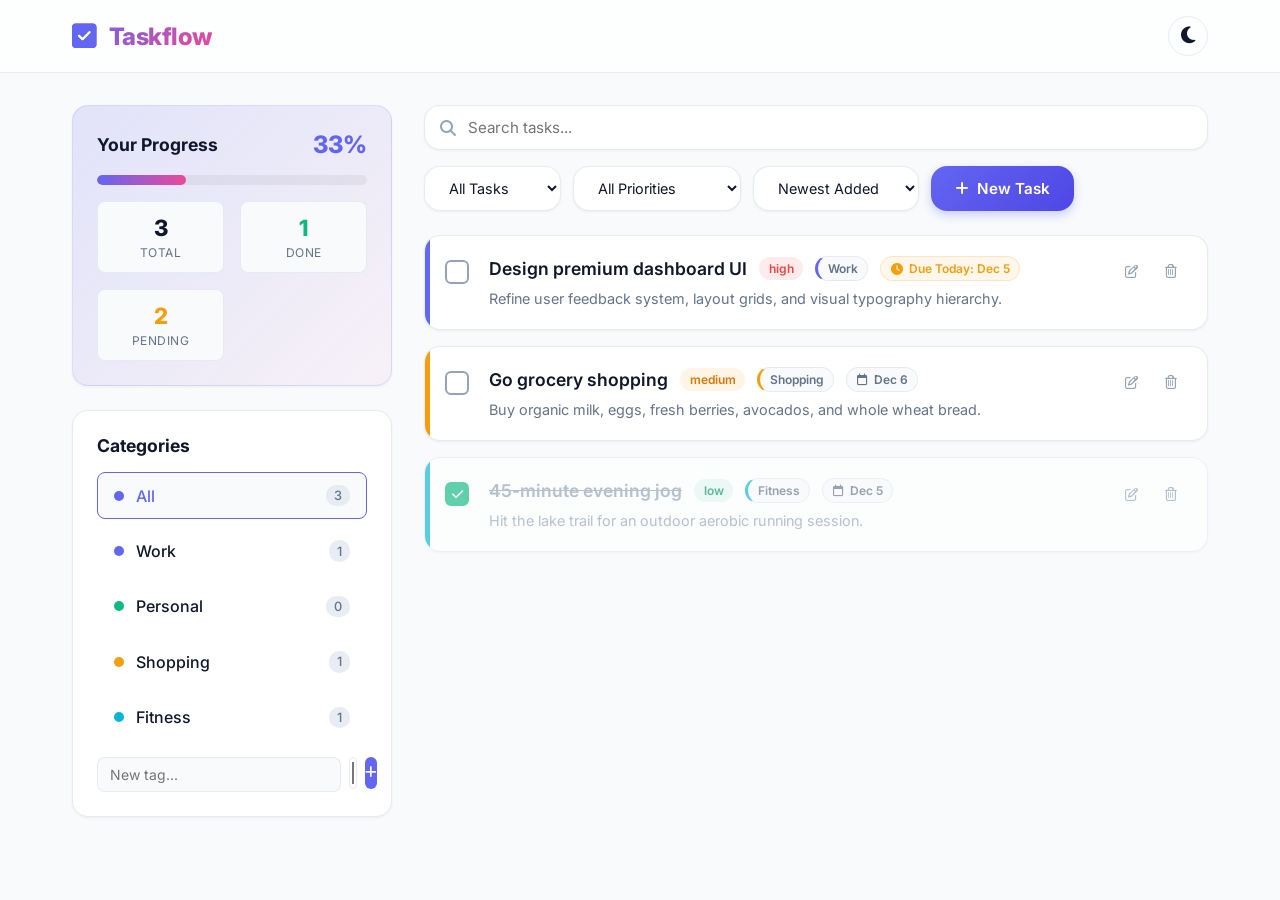
==== INDEX.HTML @ f6b201f6 "Initial commit: Premium Taskflow Todo List application" ====
<!DOCTYPE html>
<html lang="en" data-theme="light">
<head>
    <meta charset="UTF-8">
    <meta name="viewport" content="width=device-width, initial-scale=1.0">
    <title>Taskflow — Premium Todo List Manager</title>
    <meta name="description" content="Manage your daily tasks, set priorities, track deadlines, and organize your work using Taskflow, the modern and elegant Todo list.">
    <!-- Google Fonts - Inter -->
    <link rel="preconnect" href="https://fonts.googleapis.com">
    <link rel="preconnect" href="https://fonts.gstatic.com" crossorigin>
    <link href="https://fonts.googleapis.com/css2?family=Inter:wght@300;400;500;600;700;800&display=swap" rel="stylesheet">
    <!-- Font Awesome Icons -->
    <link rel="stylesheet" href="https://cdnjs.cloudflare.com/ajax/libs/font-awesome/6.4.0/css/all.min.css">
    <!-- Custom CSS -->
    <link rel="stylesheet" href="styles.css">
</head>
<body>
    <!-- Confetti Canvas for celebration -->
    <canvas id="confetti-canvas" class="confetti-canvas"></canvas>

    <!-- Toast Notifications Container -->
    <div id="toast-container" class="toast-container"></div>

    <!-- Header Navigation -->
    <header>
        <div class="header-container">
            <div class="logo">
                <i class="fa-solid fa-square-check"></i>
                <span>Taskflow</span>
            </div>
            <button id="theme-toggle-btn" class="theme-toggle-btn" aria-label="Toggle Dark/Light Mode">
                <i class="fa-solid fa-moon"></i>
                <i class="fa-solid fa-sun"></i>
            </button>
        </div>
    </header>

    <!-- Main Workspace -->
    <main>
        <!-- Sidebar containing Dashboard Stats & Categories -->
        <aside class="sidebar">
            <!-- Progress & Numbers Card -->
            <section class="card progress-card" aria-label="Task progress details">
                <div class="progress-header">
                    <span class="progress-title">Your Progress</span>
                    <span id="progress-percent" class="progress-percent">0%</span>
                </div>
                <div class="progress-bar-container">
                    <div id="progress-bar-fill" class="progress-bar-fill"></div>
                </div>
                <div class="stats-grid">
                    <div class="stat-item">
                        <div id="total-tasks" class="stat-value">0</div>
                        <div class="stat-label">Total</div>
                    </div>
                    <div class="stat-item">
                        <div id="completed-tasks" class="stat-value" style="color: var(--color-success)">0</div>
                        <div class="stat-label">Done</div>
                    </div>
                    <div class="stat-item">
                        <div id="pending-tasks" class="stat-value" style="color: var(--color-warning)">0</div>
                        <div class="stat-label">Pending</div>
                    </div>
                </div>
            </section>

            <!-- Categories Card -->
            <section class="card" aria-label="Categories filter panel">
                <h2 style="font-size: 1.1rem; font-weight: 700; margin-bottom: 0.5rem;">Categories</h2>
                <ul id="category-list" class="category-list">
                    <!-- Dynamic Categories inserted here -->
                </ul>
                
                <!-- Add Category Form -->
                <form id="add-category-form" class="add-category-form" aria-label="Add new category">
                    <input type="text" id="new-category-name" class="add-category-input" placeholder="New tag..." required aria-label="Category name">
                    <input type="color" id="new-category-color" class="add-category-color" value="#818cf8" title="Choose color" aria-label="Category color">
                    <button type="submit" class="add-category-btn" aria-label="Add category"><i class="fa-solid fa-plus"></i></button>
                </form>
            </section>
        </aside>

        <!-- Task Content Area -->
        <section class="todo-content" aria-label="Task Management Dashboard">
            <h1 style="display: none;">Taskflow Dashboard</h1>
            
            <!-- Controls: Search & Filters -->
            <div class="controls-panel">
                <div class="search-box">
                    <i class="fa-solid fa-magnifying-glass"></i>
                    <input type="text" id="search-input" class="search-input" placeholder="Search tasks..." aria-label="Search tasks">
                </div>
                <div class="filters-group">
                    <select id="status-filter" class="select-filter" aria-label="Filter by completion status">
                        <option value="all">All Tasks</option>
                        <option value="active">Active</option>
                        <option value="completed">Completed</option>
                    </select>
                    <select id="priority-filter" class="select-filter" aria-label="Filter by priority level">
                        <option value="all">All Priorities</option>
                        <option value="high">High Priority</option>
                        <option value="medium">Medium Priority</option>
                        <option value="low">Low Priority</option>
                    </select>
                    <select id="sort-filter" class="select-filter" aria-label="Sort tasks order">
                        <option value="date-added-desc">Newest Added</option>
                        <option value="date-added-asc">Oldest Added</option>
                        <option value="due-date-asc">Due Date</option>
                        <option value="priority-desc">Highest Priority</option>
                    </select>
                    <button id="add-task-btn" class="btn-primary" aria-haspopup="dialog" aria-controls="task-modal">
                        <i class="fa-solid fa-plus"></i>
                        <span>New Task</span>
                    </button>
                </div>
            </div>

            <!-- Task List Wrapper -->
            <div id="todo-list" class="todo-list-wrapper">
                <!-- Dynamic Task items inserted here -->
            </div>
        </section>
    </main>

    <!-- Task Add/Edit Modal dialog -->
    <div id="task-modal" class="modal" role="dialog" aria-modal="true" aria-labelledby="modal-title">
        <div class="modal-container">
            <div class="modal-header">
                <h2 id="modal-title" class="modal-title">Create Task</h2>
                <button id="close-modal-btn" class="close-modal-btn" aria-label="Close dialog"><i class="fa-solid fa-xmark"></i></button>
            </div>
            <form id="task-form">
                <div class="form-group">
                    <label for="task-title">Task Title *</label>
                    <input type="text" id="task-title" class="form-control" placeholder="What needs to be done?" required>
                </div>
                <div class="form-group">
                    <label for="task-desc">Description</label>
                    <textarea id="task-desc" class="form-control" placeholder="Enter task details or subtasks..."></textarea>
                </div>
                <div class="form-row">
                    <div class="form-group">
                        <label for="task-category">Category</label>
                        <select id="task-category" class="form-control">
                            <!-- Dynamic populated categories options -->
                        </select>
                    </div>
                    <div class="form-group">
                        <label for="task-priority">Priority</label>
                        <select id="task-priority" class="form-control">
                            <option value="low">Low</option>
                            <option value="medium" selected>Medium</option>
                            <option value="high">High</option>
                        </select>
                    </div>
                </div>
                <div class="form-group">
                    <label for="task-due-date">Due Date</label>
                    <input type="date" id="task-due-date" class="form-control">
                </div>
                <div class="modal-actions">
                    <button type="button" id="cancel-modal-btn" class="btn-secondary">Cancel</button>
                    <button type="submit" id="submit-task-btn" class="btn-primary">
                        <span id="submit-btn-text">Add Task</span>
                    </button>
                </div>
            </form>
        </div>
    </div>

    <!-- App Logic -->
    <script src="app.js"></script>
</body>
</html>
---- styles.css ----
/* Reset & Base Styles */
*, *::before, *::after {
    box-sizing: border-box;
    margin: 0;
    padding: 0;
}

:root {
    /* Fonts */
    --font-family: 'Inter', system-ui, -apple-system, sans-serif;
    
    /* Light Theme (Default) */
    --bg-primary: #f8fafc;
    --bg-secondary: #ffffff;
    --bg-glass: rgba(255, 255, 255, 0.7);
    --border-color: rgba(226, 232, 240, 0.8);
    --text-primary: #0f172a;
    --text-secondary: #64748b;
    --text-muted: #94a3b8;
    
    --color-primary: #6366f1; /* Indigo */
    --color-primary-hover: #4f46e5;
    --color-primary-glow: rgba(99, 102, 241, 0.15);
    
    --color-success: #10b981; /* Emerald */
    --color-warning: #f59e0b; /* Amber */
    --color-danger: #ef4444;  /* Red */
    --color-info: #06b6d4;    /* Cyan */
    
    --priority-high: rgba(239, 68, 68, 0.1);
    --priority-high-text: #ef4444;
    --priority-medium: rgba(245, 158, 11, 0.1);
    --priority-medium-text: #d97706;
    --priority-low: rgba(16, 185, 129, 0.1);
    --priority-low-text: #059669;
    
    --shadow-sm: 0 1px 3px rgba(0,0,0,0.05);
    --shadow-md: 0 4px 6px -1px rgba(0,0,0,0.05), 0 2px 4px -1px rgba(0,0,0,0.03);
    --shadow-lg: 0 10px 15px -3px rgba(0,0,0,0.05), 0 4px 6px -2px rgba(0,0,0,0.02);
    --shadow-glow: 0 0 20px rgba(99, 102, 241, 0.1);
    
    --backdrop-blur: 12px;
    --border-radius: 16px;
    --border-radius-sm: 8px;
    --transition-speed: 0.3s;
}

[data-theme="dark"] {
    /* Dark Theme */
    --bg-primary: #0b0f19;
    --bg-secondary: #161c2a;
    --bg-glass: rgba(22, 28, 42, 0.6);
    --border-color: rgba(255, 255, 255, 0.06);
    --text-primary: #f8fafc;
    --text-secondary: #94a3b8;
    --text-muted: #64748b;
    
    --color-primary: #818cf8; /* Indigo light */
    --color-primary-hover: #6366f1;
    --color-primary-glow: rgba(129, 140, 248, 0.2);
    
    --color-success: #34d399;
    --color-warning: #fbbf24;
    --color-danger: #f87171;
    --color-info: #22d3ee;
    
    --priority-high: rgba(248, 113, 113, 0.15);
    --priority-high-text: #f87171;
    --priority-medium: rgba(251, 191, 36, 0.15);
    --priority-medium-text: #fbbf24;
    --priority-low: rgba(52, 211, 153, 0.15);
    --priority-low-text: #34d399;
    
    --shadow-sm: 0 1px 3px rgba(0,0,0,0.2);
    --shadow-md: 0 4px 6px -1px rgba(0,0,0,0.3), 0 2px 4px -1px rgba(0,0,0,0.2);
    --shadow-lg: 0 20px 25px -5px rgba(0,0,0,0.4), 0 10px 10px -5px rgba(0,0,0,0.3);
    --shadow-glow: 0 0 25px rgba(129, 140, 248, 0.15);
}

body {
    font-family: var(--font-family);
    background-color: var(--bg-primary);
    color: var(--text-primary);
    transition: background-color var(--transition-speed), color var(--transition-speed);
    min-height: 100vh;
    display: flex;
    flex-direction: column;
}

/* Scrollbar Styling */
::-webkit-scrollbar {
    width: 8px;
    height: 8px;
}
::-webkit-scrollbar-track {
    background: transparent;
}
::-webkit-scrollbar-thumb {
    background: var(--text-muted);
    border-radius: 4px;
}
::-webkit-scrollbar-thumb:hover {
    background: var(--text-secondary);
}

/* Header & Navigation */
header {
    background-color: var(--bg-glass);
    backdrop-filter: blur(var(--backdrop-blur));
    -webkit-backdrop-filter: blur(var(--backdrop-blur));
    border-bottom: 1px solid var(--border-color);
    position: sticky;
    top: 0;
    z-index: 10;
    transition: background-color var(--transition-speed), border-color var(--transition-speed);
}

.header-container {
    max-width: 1200px;
    margin: 0 auto;
    padding: 1rem 2rem;
    display: flex;
    justify-content: space-between;
    align-items: center;
}

.logo {
    display: flex;
    align-items: center;
    gap: 0.75rem;
    font-size: 1.5rem;
    font-weight: 800;
    letter-spacing: -0.5px;
    background: linear-gradient(135deg, var(--color-primary), #ec4899);
    -webkit-background-clip: text;
    -webkit-text-fill-color: transparent;
}

.logo i {
    -webkit-text-fill-color: initial;
    color: var(--color-primary);
    font-size: 1.75rem;
}

.theme-toggle-btn {
    background: none;
    border: 1px solid var(--border-color);
    color: var(--text-primary);
    cursor: pointer;
    width: 40px;
    height: 40px;
    border-radius: 50%;
    display: flex;
    align-items: center;
    justify-content: center;
    transition: all var(--transition-speed);
    font-size: 1.2rem;
}

.theme-toggle-btn:hover {
    background-color: var(--border-color);
    transform: scale(1.05);
}

.theme-toggle-btn .fa-sun {
    display: none;
}

[data-theme="dark"] .theme-toggle-btn .fa-moon {
    display: none;
}

[data-theme="dark"] .theme-toggle-btn .fa-sun {
    display: block;
    color: #fbbf24;
}

/* Main Layout */
main {
    flex: 1;
    max-width: 1200px;
    width: 100%;
    margin: 0 auto;
    padding: 2rem;
    display: grid;
    grid-template-columns: 320px 1fr;
    gap: 2rem;
}

@media (max-width: 900px) {
    main {
        grid-template-columns: 1fr;
    }
}

/* Dashboard Side Panel */
.sidebar {
    display: flex;
    flex-direction: column;
    gap: 1.5rem;
}

.card {
    background-color: var(--bg-secondary);
    border: 1px solid var(--border-color);
    border-radius: var(--border-radius);
    padding: 1.5rem;
    box-shadow: var(--shadow-sm);
    transition: transform var(--transition-speed), box-shadow var(--transition-speed), background-color var(--transition-speed), border-color var(--transition-speed);
}

.card:hover {
    box-shadow: var(--shadow-md);
}

/* Stats Progress Card */
.progress-card {
    background: linear-gradient(135deg, var(--color-primary-glow), rgba(236, 72, 153, 0.05));
    border: 1px solid rgba(99, 102, 241, 0.15);
    position: relative;
    overflow: hidden;
}

.progress-header {
    display: flex;
    justify-content: space-between;
    align-items: center;
    margin-bottom: 1rem;
}

.progress-title {
    font-weight: 700;
    font-size: 1.1rem;
}

.progress-percent {
    font-weight: 800;
    font-size: 1.5rem;
    color: var(--color-primary);
}

.progress-bar-container {
    width: 100%;
    height: 10px;
    background-color: rgba(0, 0, 0, 0.05);
    border-radius: 5px;
    overflow: hidden;
    margin-bottom: 1rem;
}

[data-theme="dark"] .progress-bar-container {
    background-color: rgba(255, 255, 255, 0.05);
}

.progress-bar-fill {
    height: 100%;
    width: 0%;
    background: linear-gradient(90deg, var(--color-primary), #ec4899);
    border-radius: 5px;
    transition: width 0.6s cubic-bezier(0.4, 0, 0.2, 1);
}

.stats-grid {
    display: grid;
    grid-template-columns: 1fr 1fr;
    gap: 1rem;
}

.stat-item {
    background-color: var(--bg-primary);
    padding: 0.75rem;
    border-radius: var(--border-radius-sm);
    text-align: center;
    border: 1px solid var(--border-color);
}

.stat-value {
    font-size: 1.4rem;
    font-weight: 800;
    margin-bottom: 0.25rem;
}

.stat-label {
    font-size: 0.75rem;
    color: var(--text-secondary);
    text-transform: uppercase;
    letter-spacing: 0.5px;
}

/* Category Filters Card */
.category-list {
    list-style: none;
    display: flex;
    flex-direction: column;
    gap: 0.5rem;
    margin-top: 1rem;
}

.category-item {
    display: flex;
    justify-content: space-between;
    align-items: center;
    padding: 0.75rem 1rem;
    border-radius: var(--border-radius-sm);
    cursor: pointer;
    transition: all var(--transition-speed);
    font-weight: 500;
    border: 1px solid transparent;
}

.category-item:hover, .category-item.active {
    background-color: var(--bg-primary);
    border-color: var(--border-color);
}

.category-item.active {
    border-color: var(--color-primary);
    color: var(--color-primary);
}

.category-name {
    display: flex;
    align-items: center;
    gap: 0.75rem;
}

.category-dot {
    width: 10px;
    height: 10px;
    border-radius: 50%;
}

.category-count {
    font-size: 0.8rem;
    background-color: var(--border-color);
    padding: 0.2rem 0.5rem;
    border-radius: 10px;
    color: var(--text-secondary);
}

/* Add Category Input */
.add-category-form {
    display: flex;
    gap: 0.5rem;
    margin-top: 1rem;
}

.add-category-input {
    flex: 1;
    background-color: var(--bg-primary);
    border: 1px solid var(--border-color);
    color: var(--text-primary);
    padding: 0.5rem 0.75rem;
    border-radius: var(--border-radius-sm);
    font-family: inherit;
    font-size: 0.875rem;
}

.add-category-input:focus {
    outline: none;
    border-color: var(--color-primary);
}

.add-category-color {
    width: 32px;
    height: 32px;
    padding: 0;
    border: 1px solid var(--border-color);
    border-radius: var(--border-radius-sm);
    cursor: pointer;
    background: none;
}

.add-category-btn {
    background-color: var(--color-primary);
    color: white;
    border: none;
    width: 32px;
    height: 32px;
    border-radius: var(--border-radius-sm);
    cursor: pointer;
    display: flex;
    align-items: center;
    justify-content: center;
    transition: background-color var(--transition-speed);
}

.add-category-btn:hover {
    background-color: var(--color-primary-hover);
}

/* Content Area */
.todo-content {
    display: flex;
    flex-direction: column;
    gap: 1.5rem;
}

/* Controls Panel */
.controls-panel {
    display: flex;
    gap: 1rem;
    flex-wrap: wrap;
    align-items: center;
    justify-content: space-between;
}

.search-box {
    position: relative;
    flex: 1;
    min-width: 250px;
}

.search-box i {
    position: absolute;
    left: 1rem;
    top: 50%;
    transform: translateY(-50%);
    color: var(--text-muted);
}

.search-input {
    width: 100%;
    padding: 0.75rem 1rem 0.75rem 2.7rem;
    border-radius: var(--border-radius);
    border: 1px solid var(--border-color);
    background-color: var(--bg-secondary);
    color: var(--text-primary);
    font-family: inherit;
    font-size: 0.95rem;
    box-shadow: var(--shadow-sm);
    transition: all var(--transition-speed);
}

.search-input:focus {
    outline: none;
    border-color: var(--color-primary);
    box-shadow: 0 0 0 4px var(--color-primary-glow);
}

.filters-group {
    display: flex;
    gap: 0.75rem;
}

.select-filter {
    padding: 0.75rem 1.25rem;
    border-radius: var(--border-radius);
    border: 1px solid var(--border-color);
    background-color: var(--bg-secondary);
    color: var(--text-primary);
    font-family: inherit;
    font-size: 0.9rem;
    cursor: pointer;
    box-shadow: var(--shadow-sm);
    transition: all var(--transition-speed);
}

.select-filter:focus {
    outline: none;
    border-color: var(--color-primary);
}

.btn-primary {
    background: linear-gradient(135deg, var(--color-primary), #4f46e5);
    color: white;
    border: none;
    padding: 0.75rem 1.5rem;
    border-radius: var(--border-radius);
    font-weight: 600;
    font-family: inherit;
    font-size: 0.95rem;
    cursor: pointer;
    display: flex;
    align-items: center;
    gap: 0.5rem;
    box-shadow: 0 4px 10px rgba(99, 102, 241, 0.3);
    transition: all var(--transition-speed);
}

.btn-primary:hover {
    transform: translateY(-2px);
    box-shadow: 0 6px 14px rgba(99, 102, 241, 0.4);
}

.btn-primary:active {
    transform: translateY(0);
}

/* Tasks Display */
.todo-list-wrapper {
    display: flex;
    flex-direction: column;
    gap: 1rem;
}

.empty-state {
    text-align: center;
    padding: 4rem 2rem;
    background-color: var(--bg-secondary);
    border: 2px dashed var(--border-color);
    border-radius: var(--border-radius);
    color: var(--text-secondary);
    display: flex;
    flex-direction: column;
    align-items: center;
    gap: 1rem;
}

.empty-state i {
    font-size: 3rem;
    color: var(--text-muted);
}

/* Todo Card Item */
.todo-item {
    background-color: var(--bg-secondary);
    border: 1px solid var(--border-color);
    border-radius: var(--border-radius);
    padding: 1.25rem;
    display: flex;
    align-items: flex-start;
    gap: 1.25rem;
    box-shadow: var(--shadow-sm);
    transition: all var(--transition-speed);
    position: relative;
    overflow: hidden;
    animation: slideIn var(--transition-speed) ease;
}

@keyframes slideIn {
    from {
        opacity: 0;
        transform: translateY(15px);
    }
    to {
        opacity: 1;
        transform: translateY(0);
    }
}

.todo-item:hover {
    transform: translateY(-2px);
    box-shadow: var(--shadow-md);
    border-color: rgba(99, 102, 241, 0.3);
}

.todo-item.completed {
    opacity: 0.65;
}

.todo-item::before {
    content: '';
    position: absolute;
    left: 0;
    top: 0;
    bottom: 0;
    width: 5px;
    background-color: var(--category-color, var(--color-primary));
}

/* Custom Checkbox */
.todo-checkbox-wrapper {
    display: flex;
    align-items: center;
    margin-top: 0.25rem;
}

.todo-checkbox {
    appearance: none;
    -webkit-appearance: none;
    width: 24px;
    height: 24px;
    border: 2px solid var(--text-muted);
    border-radius: 6px;
    cursor: pointer;
    display: flex;
    align-items: center;
    justify-content: center;
    transition: all 0.2s ease;
    background-color: var(--bg-secondary);
}

.todo-checkbox:checked {
    background-color: var(--color-success);
    border-color: var(--color-success);
}

.todo-checkbox::after {
    content: "\f00c";
    font-family: "Font Awesome 6 Free";
    font-weight: 900;
    color: white;
    font-size: 0.8rem;
    display: none;
}

.todo-checkbox:checked::after {
    display: block;
}

/* Todo Content Details */
.todo-details {
    flex: 1;
    display: flex;
    flex-direction: column;
    gap: 0.5rem;
}

.todo-title-row {
    display: flex;
    align-items: center;
    gap: 0.75rem;
    flex-wrap: wrap;
}

.todo-title {
    font-size: 1.1rem;
    font-weight: 600;
    color: var(--text-primary);
    transition: all var(--transition-speed);
}

.completed .todo-title {
    text-decoration: line-through;
    color: var(--text-muted);
}

.todo-description {
    font-size: 0.9rem;
    color: var(--text-secondary);
    line-height: 1.4;
}

.completed .todo-description {
    color: var(--text-muted);
}

.todo-meta {
    display: flex;
    gap: 0.75rem;
    align-items: center;
    flex-wrap: wrap;
    margin-top: 0.25rem;
}

.badge {
    font-size: 0.75rem;
    font-weight: 600;
    padding: 0.25rem 0.6rem;
    border-radius: 20px;
    display: inline-flex;
    align-items: center;
    gap: 0.35rem;
}

.badge-priority-high {
    background-color: var(--priority-high);
    color: var(--priority-high-text);
}

.badge-priority-medium {
    background-color: var(--priority-medium);
    color: var(--priority-medium-text);
}

.badge-priority-low {
    background-color: var(--priority-low);
    color: var(--priority-low-text);
}

.badge-category {
    background-color: var(--bg-primary);
    color: var(--text-secondary);
    border: 1px solid var(--border-color);
}

.badge-date {
    background-color: var(--bg-primary);
    color: var(--text-secondary);
    border: 1px solid var(--border-color);
}

.badge-date.overdue {
    color: var(--color-danger);
    background-color: rgba(239, 68, 68, 0.08);
    border-color: rgba(239, 68, 68, 0.2);
}

.badge-date.due-today {
    color: var(--color-warning);
    background-color: rgba(245, 158, 11, 0.08);
    border-color: rgba(245, 158, 11, 0.2);
}

/* Actions Menu */
.todo-actions {
    display: flex;
    gap: 0.5rem;
}

.action-btn {
    background: none;
    border: none;
    color: var(--text-muted);
    cursor: pointer;
    width: 32px;
    height: 32px;
    border-radius: 8px;
    display: flex;
    align-items: center;
    justify-content: center;
    transition: all var(--transition-speed);
}

.action-btn:hover {
    background-color: var(--bg-primary);
}

.action-btn.edit-btn:hover {
    color: var(--color-primary);
}

.action-btn.delete-btn:hover {
    color: var(--color-danger);
    background-color: rgba(239, 68, 68, 0.08);
}

/* Custom Modal */
.modal {
    position: fixed;
    top: 0;
    left: 0;
    right: 0;
    bottom: 0;
    background-color: rgba(15, 23, 42, 0.6);
    backdrop-filter: blur(8px);
    -webkit-backdrop-filter: blur(8px);
    display: flex;
    align-items: center;
    justify-content: center;
    z-index: 100;
    opacity: 0;
    pointer-events: none;
    transition: opacity var(--transition-speed) ease;
}

.modal.active {
    opacity: 1;
    pointer-events: all;
}

.modal-container {
    background-color: var(--bg-secondary);
    border: 1px solid var(--border-color);
    border-radius: var(--border-radius);
    width: 100%;
    max-width: 500px;
    padding: 2rem;
    box-shadow: var(--shadow-lg);
    transform: translateY(30px);
    transition: transform var(--transition-speed) cubic-bezier(0.34, 1.56, 0.64, 1);
}

.modal.active .modal-container {
    transform: translateY(0);
}

.modal-header {
    display: flex;
    justify-content: space-between;
    align-items: center;
    margin-bottom: 1.5rem;
}

.modal-title {
    font-size: 1.25rem;
    font-weight: 700;
}

.close-modal-btn {
    background: none;
    border: none;
    color: var(--text-secondary);
    cursor: pointer;
    font-size: 1.25rem;
}

.form-group {
    margin-bottom: 1.25rem;
}

.form-group label {
    display: block;
    font-size: 0.875rem;
    font-weight: 600;
    margin-bottom: 0.5rem;
    color: var(--text-secondary);
}

.form-control {
    width: 100%;
    padding: 0.75rem 1rem;
    border-radius: var(--border-radius-sm);
    border: 1px solid var(--border-color);
    background-color: var(--bg-primary);
    color: var(--text-primary);
    font-family: inherit;
    font-size: 0.95rem;
    transition: border-color var(--transition-speed);
}

.form-control:focus {
    outline: none;
    border-color: var(--color-primary);
}

textarea.form-control {
    resize: none;
    height: 100px;
}

.form-row {
    display: grid;
    grid-template-columns: 1fr 1fr;
    gap: 1rem;
}

.modal-actions {
    display: flex;
    justify-content: flex-end;
    gap: 0.75rem;
    margin-top: 1.75rem;
}

.btn-secondary {
    background-color: var(--bg-primary);
    color: var(--text-secondary);
    border: 1px solid var(--border-color);
    padding: 0.75rem 1.5rem;
    border-radius: var(--border-radius);
    font-weight: 600;
    font-family: inherit;
    font-size: 0.95rem;
    cursor: pointer;
    transition: all var(--transition-speed);
}

.btn-secondary:hover {
    background-color: var(--border-color);
}

/* Toast Notification (Optional Micro-interaction) */
.toast-container {
    position: fixed;
    bottom: 2rem;
    right: 2rem;
    z-index: 1000;
    display: flex;
    flex-direction: column;
    gap: 0.75rem;
}

.toast {
    background-color: var(--bg-secondary);
    border-left: 4px solid var(--color-primary);
    box-shadow: var(--shadow-lg);
    padding: 1rem 1.5rem;
    border-radius: 8px;
    display: flex;
    align-items: center;
    gap: 0.75rem;
    transform: translateX(120%);
    transition: transform var(--transition-speed) cubic-bezier(0.34, 1.56, 0.64, 1);
    color: var(--text-primary);
}

.toast.active {
    transform: translateX(0);
}

.toast.success { border-left-color: var(--color-success); }
.toast.info { border-left-color: var(--color-info); }
.toast.danger { border-left-color: var(--color-danger); }

/* Confetti styling */
.confetti-canvas {
    position: fixed;
    top: 0;
    left: 0;
    width: 100%;
    height: 100%;
    pointer-events: none;
    z-index: 9999;
}
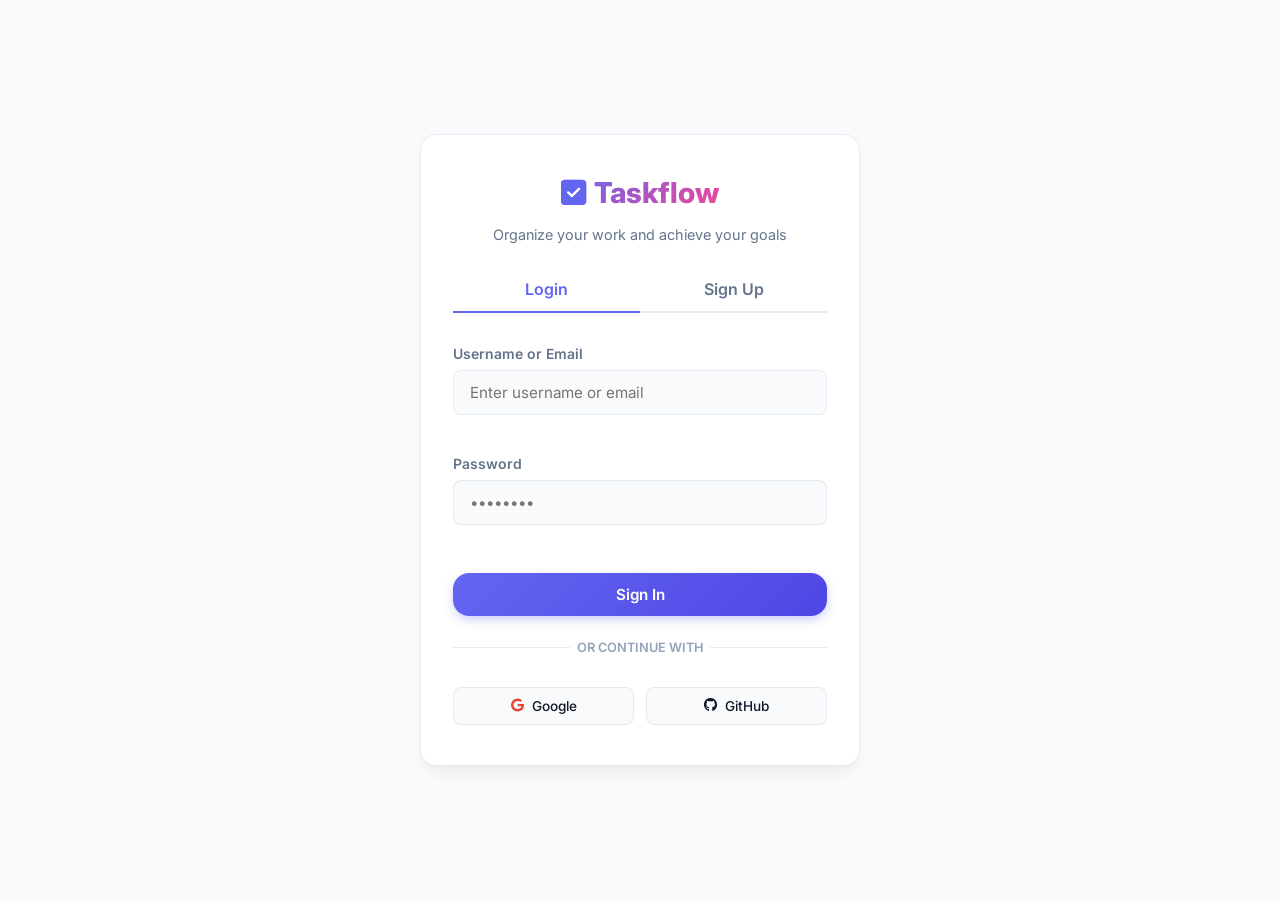
==== commit 253b2a27: "feat: Add unified Login/Signup screen, session redirection, and user-isolated task lists" ====
--- a/INDEX.HTML
+++ b/INDEX.HTML
@@ -1,19 +1,23 @@
 <!DOCTYPE html>
 <html lang="en" data-theme="light">
+
 <head>
     <meta charset="UTF-8">
     <meta name="viewport" content="width=device-width, initial-scale=1.0">
     <title>Taskflow — Premium Todo List Manager</title>
-    <meta name="description" content="Manage your daily tasks, set priorities, track deadlines, and organize your work using Taskflow, the modern and elegant Todo list.">
+    <meta name="description"
+        content="Manage your daily tasks, set priorities, track deadlines, and organize your work using Taskflow, the modern and elegant Todo list.">
     <!-- Google Fonts - Inter -->
     <link rel="preconnect" href="https://fonts.googleapis.com">
     <link rel="preconnect" href="https://fonts.gstatic.com" crossorigin>
-    <link href="https://fonts.googleapis.com/css2?family=Inter:wght@300;400;500;600;700;800&display=swap" rel="stylesheet">
+    <link href="https://fonts.googleapis.com/css2?family=Inter:wght@300;400;500;600;700;800&display=swap"
+        rel="stylesheet">
     <!-- Font Awesome Icons -->
     <link rel="stylesheet" href="https://cdnjs.cloudflare.com/ajax/libs/font-awesome/6.4.0/css/all.min.css">
     <!-- Custom CSS -->
     <link rel="stylesheet" href="styles.css">
 </head>
+
 <body>
     <!-- Confetti Canvas for celebration -->
     <canvas id="confetti-canvas" class="confetti-canvas"></canvas>
@@ -28,10 +32,19 @@
                 <i class="fa-solid fa-square-check"></i>
                 <span>Taskflow</span>
             </div>
-            <button id="theme-toggle-btn" class="theme-toggle-btn" aria-label="Toggle Dark/Light Mode">
-                <i class="fa-solid fa-moon"></i>
-                <i class="fa-solid fa-sun"></i>
-            </button>
+            <div class="user-profile-menu">
+                <button id="theme-toggle-btn" class="theme-toggle-btn" aria-label="Toggle Dark/Light Mode">
+                    <i class="fa-solid fa-moon"></i>
+                    <i class="fa-solid fa-sun"></i>
+                </button>
+                <div class="user-badge" title="Logged in user">
+                    <span id="user-avatar" class="user-avatar">U</span>
+                    <span id="user-name" class="user-name">User</span>
+                </div>
+                <button id="logout-btn" class="btn-logout" aria-label="Log Out">
+                    <i class="fa-solid fa-arrow-right-from-bracket"></i> Logout
+                </button>
+            </div>
         </div>
     </header>
 
@@ -70,12 +83,15 @@
                 <ul id="category-list" class="category-list">
                     <!-- Dynamic Categories inserted here -->
                 </ul>
-                
+
                 <!-- Add Category Form -->
                 <form id="add-category-form" class="add-category-form" aria-label="Add new category">
-                    <input type="text" id="new-category-name" class="add-category-input" placeholder="New tag..." required aria-label="Category name">
-                    <input type="color" id="new-category-color" class="add-category-color" value="#818cf8" title="Choose color" aria-label="Category color">
-                    <button type="submit" class="add-category-btn" aria-label="Add category"><i class="fa-solid fa-plus"></i></button>
+                    <input type="text" id="new-category-name" class="add-category-input" placeholder="New tag..."
+                        required aria-label="Category name">
+                    <input type="color" id="new-category-color" class="add-category-color" value="#818cf8"
+                        title="Choose color" aria-label="Category color">
+                    <button type="submit" class="add-category-btn" aria-label="Add category"><i
+                            class="fa-solid fa-plus"></i></button>
                 </form>
             </section>
         </aside>
@@ -83,12 +99,13 @@
         <!-- Task Content Area -->
         <section class="todo-content" aria-label="Task Management Dashboard">
             <h1 style="display: none;">Taskflow Dashboard</h1>
-            
+
             <!-- Controls: Search & Filters -->
             <div class="controls-panel">
                 <div class="search-box">
                     <i class="fa-solid fa-magnifying-glass"></i>
-                    <input type="text" id="search-input" class="search-input" placeholder="Search tasks..." aria-label="Search tasks">
+                    <input type="text" id="search-input" class="search-input" placeholder="Search tasks..."
+                        aria-label="Search tasks">
                 </div>
                 <div class="filters-group">
                     <select id="status-filter" class="select-filter" aria-label="Filter by completion status">
@@ -127,16 +144,19 @@
         <div class="modal-container">
             <div class="modal-header">
                 <h2 id="modal-title" class="modal-title">Create Task</h2>
-                <button id="close-modal-btn" class="close-modal-btn" aria-label="Close dialog"><i class="fa-solid fa-xmark"></i></button>
+                <button id="close-modal-btn" class="close-modal-btn" aria-label="Close dialog"><i
+                        class="fa-solid fa-xmark"></i></button>
             </div>
             <form id="task-form">
                 <div class="form-group">
                     <label for="task-title">Task Title *</label>
-                    <input type="text" id="task-title" class="form-control" placeholder="What needs to be done?" required>
+                    <input type="text" id="task-title" class="form-control" placeholder="What needs to be done?"
+                        required>
                 </div>
                 <div class="form-group">
                     <label for="task-desc">Description</label>
-                    <textarea id="task-desc" class="form-control" placeholder="Enter task details or subtasks..."></textarea>
+                    <textarea id="task-desc" class="form-control"
+                        placeholder="Enter task details or subtasks..."></textarea>
                 </div>
                 <div class="form-row">
                     <div class="form-group">
@@ -171,4 +191,5 @@
     <!-- App Logic -->
     <script src="app.js"></script>
 </body>
-</html>
+
+</html>
--- a/styles.css
+++ b/styles.css
@@ -893,3 +893,205 @@
     pointer-events: none;
     z-index: 9999;
 }
+
+/* Authentication Page Styles */
+.auth-wrapper {
+    min-height: 100vh;
+    display: flex;
+    align-items: center;
+    justify-content: center;
+    background-color: var(--bg-primary);
+    padding: 1.5rem;
+    transition: background-color var(--transition-speed);
+}
+
+.auth-card {
+    background-color: var(--bg-secondary);
+    border: 1px solid var(--border-color);
+    border-radius: var(--border-radius);
+    width: 100%;
+    max-width: 440px;
+    padding: 2.5rem 2rem;
+    box-shadow: var(--shadow-lg);
+    transition: all var(--transition-speed);
+    display: flex;
+    flex-direction: column;
+    gap: 1.5rem;
+}
+
+.auth-header {
+    text-align: center;
+    display: flex;
+    flex-direction: column;
+    align-items: center;
+    gap: 0.5rem;
+}
+
+.auth-logo {
+    display: flex;
+    align-items: center;
+    gap: 0.5rem;
+    font-size: 1.8rem;
+    font-weight: 800;
+    background: linear-gradient(135deg, var(--color-primary), #ec4899);
+    -webkit-background-clip: text;
+    -webkit-text-fill-color: transparent;
+    margin-bottom: 0.5rem;
+}
+
+.auth-logo i {
+    -webkit-text-fill-color: initial;
+    color: var(--color-primary);
+}
+
+.auth-subtitle {
+    font-size: 0.9rem;
+    color: var(--text-secondary);
+}
+
+.auth-tabs {
+    display: flex;
+    border-bottom: 2px solid var(--border-color);
+    margin-bottom: 0.5rem;
+}
+
+.auth-tab {
+    flex: 1;
+    text-align: center;
+    padding: 0.75rem;
+    font-weight: 600;
+    color: var(--text-secondary);
+    cursor: pointer;
+    transition: all var(--transition-speed);
+    border-bottom: 2px solid transparent;
+    margin-bottom: -2px;
+}
+
+.auth-tab.active {
+    color: var(--color-primary);
+    border-bottom-color: var(--color-primary);
+}
+
+.auth-form {
+    display: none;
+    flex-direction: column;
+    gap: 1.25rem;
+    animation: fadeIn var(--transition-speed) ease;
+}
+
+.auth-form.active {
+    display: flex;
+}
+
+@keyframes fadeIn {
+    from { opacity: 0; transform: translateY(10px); }
+    to { opacity: 1; transform: translateY(0); }
+}
+
+.social-login {
+    display: flex;
+    flex-direction: column;
+    gap: 0.75rem;
+    margin-top: 0.5rem;
+}
+
+.social-divider {
+    display: flex;
+    align-items: center;
+    text-align: center;
+    color: var(--text-muted);
+    font-size: 0.8rem;
+    font-weight: 600;
+    text-transform: uppercase;
+}
+
+.social-divider::before,
+.social-divider::after {
+    content: '';
+    flex: 1;
+    border-bottom: 1px solid var(--border-color);
+}
+
+.social-divider:not(:empty)::before {
+    margin-right: .5em;
+}
+
+.social-divider:not(:empty)::after {
+    margin-left: .5em;
+}
+
+.social-btn-container {
+    display: grid;
+    grid-template-columns: 1fr 1fr;
+    gap: 0.75rem;
+}
+
+.btn-social {
+    background-color: var(--bg-primary);
+    color: var(--text-primary);
+    border: 1px solid var(--border-color);
+    padding: 0.65rem 1rem;
+    border-radius: var(--border-radius-sm);
+    font-size: 0.85rem;
+    font-weight: 500;
+    font-family: inherit;
+    cursor: pointer;
+    display: flex;
+    align-items: center;
+    justify-content: center;
+    gap: 0.5rem;
+    transition: all var(--transition-speed);
+}
+
+.btn-social:hover {
+    background-color: var(--border-color);
+}
+
+/* User Account Profile header element */
+.user-profile-menu {
+    display: flex;
+    align-items: center;
+    gap: 1.25rem;
+}
+
+.user-badge {
+    display: flex;
+    align-items: center;
+    gap: 0.5rem;
+    font-size: 0.95rem;
+    font-weight: 600;
+}
+
+.user-avatar {
+    width: 32px;
+    height: 32px;
+    background: linear-gradient(135deg, var(--color-primary), #ec4899);
+    color: white;
+    border-radius: 50%;
+    display: flex;
+    align-items: center;
+    justify-content: center;
+    font-weight: 800;
+    font-size: 0.85rem;
+    text-transform: uppercase;
+}
+
+.btn-logout {
+    background: none;
+    border: 1px solid var(--border-color);
+    color: var(--text-secondary);
+    padding: 0.4rem 0.8rem;
+    border-radius: var(--border-radius-sm);
+    font-size: 0.85rem;
+    font-weight: 600;
+    font-family: inherit;
+    cursor: pointer;
+    transition: all var(--transition-speed);
+}
+
+.btn-logout:hover {
+    color: var(--color-danger);
+    background-color: rgba(239, 68, 68, 0.08);
+    border-color: rgba(239, 68, 68, 0.15);
+}
+
